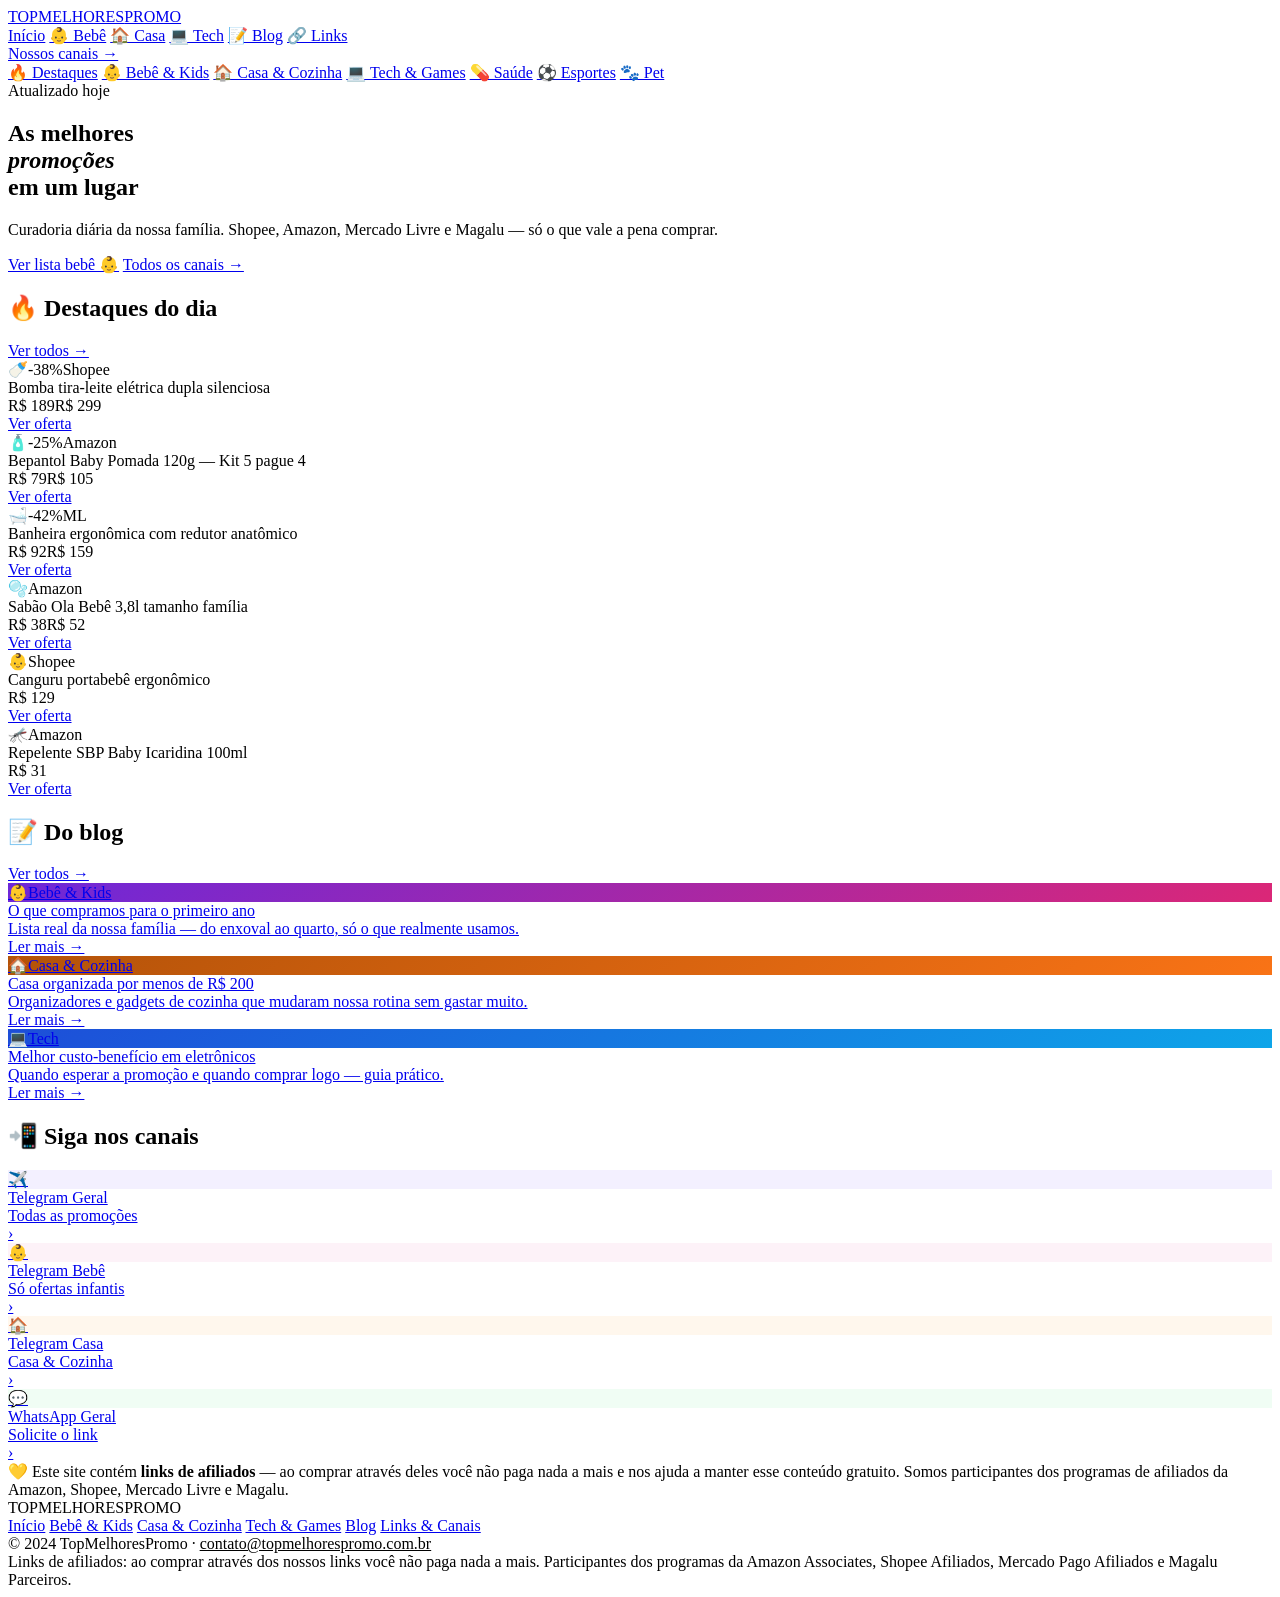
==== index.html @ 8a146613 "Initial commit" ====
<!DOCTYPE html>
<html lang="pt-BR">
<head>
  <meta charset="UTF-8">
  <meta name="viewport" content="width=device-width, initial-scale=1.0">
  <title>TopMelhoresPromo — Melhores Promoções do Dia</title>
  <meta name="description" content="Curadoria diária das melhores promoções da Shopee, Amazon, Mercado Livre e Magalu. Produtos testados e recomendados pela nossa família.">
  <meta property="og:title" content="TopMelhoresPromo — Melhores Promoções do Dia">
  <meta property="og:description" content="Curadoria diária da nossa família. Só o que vale a pena.">
  <meta property="og:url" content="https://topmelhorespromo.com.br">
  <link rel="canonical" href="https://topmelhorespromo.com.br">
  <link rel="stylesheet" href="css/style.css">
</head>
<body>

<nav class="nav">
  <div class="nav-inner">
    <a href="index.html" class="nav-logo">TOP<span>MELHORES</span>PROMO</a>
    <div class="nav-links">
      <a href="index.html" class="active">Início</a>
      <a href="pages/baby.html">👶 Bebê</a>
      <a href="pages/casa.html">🏠 Casa</a>
      <a href="pages/tech.html">💻 Tech</a>
      <a href="pages/blog.html">📝 Blog</a>
      <a href="pages/links.html">🔗 Links</a>
    </div>
    <div class="nav-spacer"></div>
    <a href="pages/links.html" class="nav-cta">Nossos canais →</a>
  </div>
</nav>

<div class="segs">
  <a href="index.html" class="seg on">🔥 Destaques</a>
  <a href="pages/baby.html" class="seg">👶 Bebê &amp; Kids</a>
  <a href="pages/casa.html" class="seg">🏠 Casa &amp; Cozinha</a>
  <a href="pages/tech.html" class="seg">💻 Tech &amp; Games</a>
  <a href="#" class="seg">💊 Saúde</a>
  <a href="#" class="seg">⚽ Esportes</a>
  <a href="#" class="seg">🐾 Pet</a>
</div>

<section class="hero">
  <div class="hero-glow"></div>
  <div class="hero-pill"><span class="hero-pill-dot"></span> Atualizado hoje</div>
  <h1>As melhores<br><em>promoções</em><br>em um lugar</h1>
  <p>Curadoria diária da nossa família. Shopee, Amazon, Mercado Livre e Magalu — só o que vale a pena comprar.</p>
  <div class="hero-btns">
    <a href="pages/baby.html" class="btn-p">Ver lista bebê 👶</a>
    <a href="pages/links.html" class="btn-s">Todos os canais →</a>
  </div>
</section>

<main class="main">

  <div class="sec-head">
    <h2 class="sec-title">🔥 Destaques do dia</h2>
    <a href="#" class="sec-more">Ver todos →</a>
  </div>
  <div class="pgrid">

    <div class="pcard">
      <div class="pcard-img">🍼<span class="badge-off">-38%</span><span class="badge-mk">Shopee</span></div>
      <div class="pcard-body">
        <div class="pcard-name">Bomba tira-leite elétrica dupla silenciosa</div>
        <div class="pcard-prices"><span class="pcard-price">R$ 189</span><span class="pcard-old">R$ 299</span></div>
        <a class="pcard-btn" href="LINK_AFILIADO" target="_blank" rel="nofollow sponsored">Ver oferta</a>
      </div>
    </div>

    <div class="pcard">
      <div class="pcard-img">🧴<span class="badge-off">-25%</span><span class="badge-mk">Amazon</span></div>
      <div class="pcard-body">
        <div class="pcard-name">Bepantol Baby Pomada 120g — Kit 5 pague 4</div>
        <div class="pcard-prices"><span class="pcard-price">R$ 79</span><span class="pcard-old">R$ 105</span></div>
        <a class="pcard-btn" href="LINK_AFILIADO" target="_blank" rel="nofollow sponsored">Ver oferta</a>
      </div>
    </div>

    <div class="pcard">
      <div class="pcard-img">🛁<span class="badge-off">-42%</span><span class="badge-mk">ML</span></div>
      <div class="pcard-body">
        <div class="pcard-name">Banheira ergonômica com redutor anatômico</div>
        <div class="pcard-prices"><span class="pcard-price">R$ 92</span><span class="pcard-old">R$ 159</span></div>
        <a class="pcard-btn" href="LINK_AFILIADO" target="_blank" rel="nofollow sponsored">Ver oferta</a>
      </div>
    </div>

    <div class="pcard">
      <div class="pcard-img">🫧<span class="badge-mk">Amazon</span></div>
      <div class="pcard-body">
        <div class="pcard-name">Sabão Ola Bebê 3,8l tamanho família</div>
        <div class="pcard-prices"><span class="pcard-price">R$ 38</span><span class="pcard-old">R$ 52</span></div>
        <a class="pcard-btn" href="https://www.amazon.com.br/dp/B09GV1QKT6" target="_blank" rel="nofollow sponsored">Ver oferta</a>
      </div>
    </div>

    <div class="pcard">
      <div class="pcard-img">👶<span class="badge-mk">Shopee</span></div>
      <div class="pcard-body">
        <div class="pcard-name">Canguru portabebê ergonômico</div>
        <div class="pcard-prices"><span class="pcard-price">R$ 129</span></div>
        <a class="pcard-btn" href="LINK_AFILIADO" target="_blank" rel="nofollow sponsored">Ver oferta</a>
      </div>
    </div>

    <div class="pcard">
      <div class="pcard-img">🦟<span class="badge-mk">Amazon</span></div>
      <div class="pcard-body">
        <div class="pcard-name">Repelente SBP Baby Icaridina 100ml</div>
        <div class="pcard-prices"><span class="pcard-price">R$ 31</span></div>
        <a class="pcard-btn" href="LINK_AFILIADO" target="_blank" rel="nofollow sponsored">Ver oferta</a>
      </div>
    </div>

  </div>

  <div class="sec-head">
    <h2 class="sec-title">📝 Do blog</h2>
    <a href="pages/blog.html" class="sec-more">Ver todos →</a>
  </div>
  <div class="bgrid">

    <a href="pages/baby.html" class="bcard">
      <div class="bcard-cover" style="background:linear-gradient(135deg,#6d28d9,#db2777)">👶<span class="bcard-tag">Bebê &amp; Kids</span></div>
      <div class="bcard-body">
        <div class="bcard-title">O que compramos para o primeiro ano</div>
        <div class="bcard-excerpt">Lista real da nossa família — do enxoval ao quarto, só o que realmente usamos.</div>
        <div class="bcard-more">Ler mais →</div>
      </div>
    </a>

    <a href="pages/casa.html" class="bcard">
      <div class="bcard-cover" style="background:linear-gradient(135deg,#b45309,#f97316)">🏠<span class="bcard-tag">Casa &amp; Cozinha</span></div>
      <div class="bcard-body">
        <div class="bcard-title">Casa organizada por menos de R$ 200</div>
        <div class="bcard-excerpt">Organizadores e gadgets de cozinha que mudaram nossa rotina sem gastar muito.</div>
        <div class="bcard-more">Ler mais →</div>
      </div>
    </a>

    <a href="pages/tech.html" class="bcard">
      <div class="bcard-cover" style="background:linear-gradient(135deg,#1d4ed8,#0ea5e9)">💻<span class="bcard-tag">Tech</span></div>
      <div class="bcard-body">
        <div class="bcard-title">Melhor custo-benefício em eletrônicos</div>
        <div class="bcard-excerpt">Quando esperar a promoção e quando comprar logo — guia prático.</div>
        <div class="bcard-more">Ler mais →</div>
      </div>
    </a>

  </div>

  <div class="sec-head">
    <h2 class="sec-title">📲 Siga nos canais</h2>
  </div>
  <div class="cgrid">
    <a href="https://t.me/topmelhorespromo" target="_blank" class="ccard">
      <div class="ccard-icon" style="background:#f3f0ff">✈️</div>
      <div><div class="ccard-name">Telegram Geral</div><div class="ccard-sub">Todas as promoções</div></div>
      <span class="ccard-arr">›</span>
    </a>
    <a href="https://t.me/topmelhorespromo_bebe" target="_blank" class="ccard">
      <div class="ccard-icon" style="background:#fdf2f8">👶</div>
      <div><div class="ccard-name">Telegram Bebê</div><div class="ccard-sub">Só ofertas infantis</div></div>
      <span class="ccard-arr">›</span>
    </a>
    <a href="https://t.me/topmelhorespromo_casa" target="_blank" class="ccard">
      <div class="ccard-icon" style="background:#fff7ed">🏠</div>
      <div><div class="ccard-name">Telegram Casa</div><div class="ccard-sub">Casa &amp; Cozinha</div></div>
      <span class="ccard-arr">›</span>
    </a>
    <a href="https://wa.me/SEUNUMERO" target="_blank" class="ccard">
      <div class="ccard-icon" style="background:#f0fdf4">💬</div>
      <div><div class="ccard-name">WhatsApp Geral</div><div class="ccard-sub">Solicite o link</div></div>
      <span class="ccard-arr">›</span>
    </a>
  </div>

  <div class="disclaimer">
    💛 Este site contém <strong>links de afiliados</strong> — ao comprar através deles você não paga nada a mais e nos ajuda a manter esse conteúdo gratuito. Somos participantes dos programas de afiliados da Amazon, Shopee, Mercado Livre e Magalu.
  </div>

</main>

<footer class="footer">
  <div class="footer-inner">
    <div class="footer-logo">TOP<span>MELHORES</span>PROMO</div>
    <div class="footer-links">
      <a href="index.html">Início</a>
      <a href="pages/baby.html">Bebê &amp; Kids</a>
      <a href="pages/casa.html">Casa &amp; Cozinha</a>
      <a href="pages/tech.html">Tech &amp; Games</a>
      <a href="pages/blog.html">Blog</a>
      <a href="pages/links.html">Links &amp; Canais</a>
    </div>
    <div class="footer-disc">
      © 2024 TopMelhoresPromo · <a href="mailto:contato@topmelhorespromo.com.br" style="color:var(--accent)">contato@topmelhorespromo.com.br</a><br>
      Links de afiliados: ao comprar através dos nossos links você não paga nada a mais. Participantes dos programas da Amazon Associates, Shopee Afiliados, Mercado Pago Afiliados e Magalu Parceiros.
    </div>
  </div>
</footer>

</body>
</html>
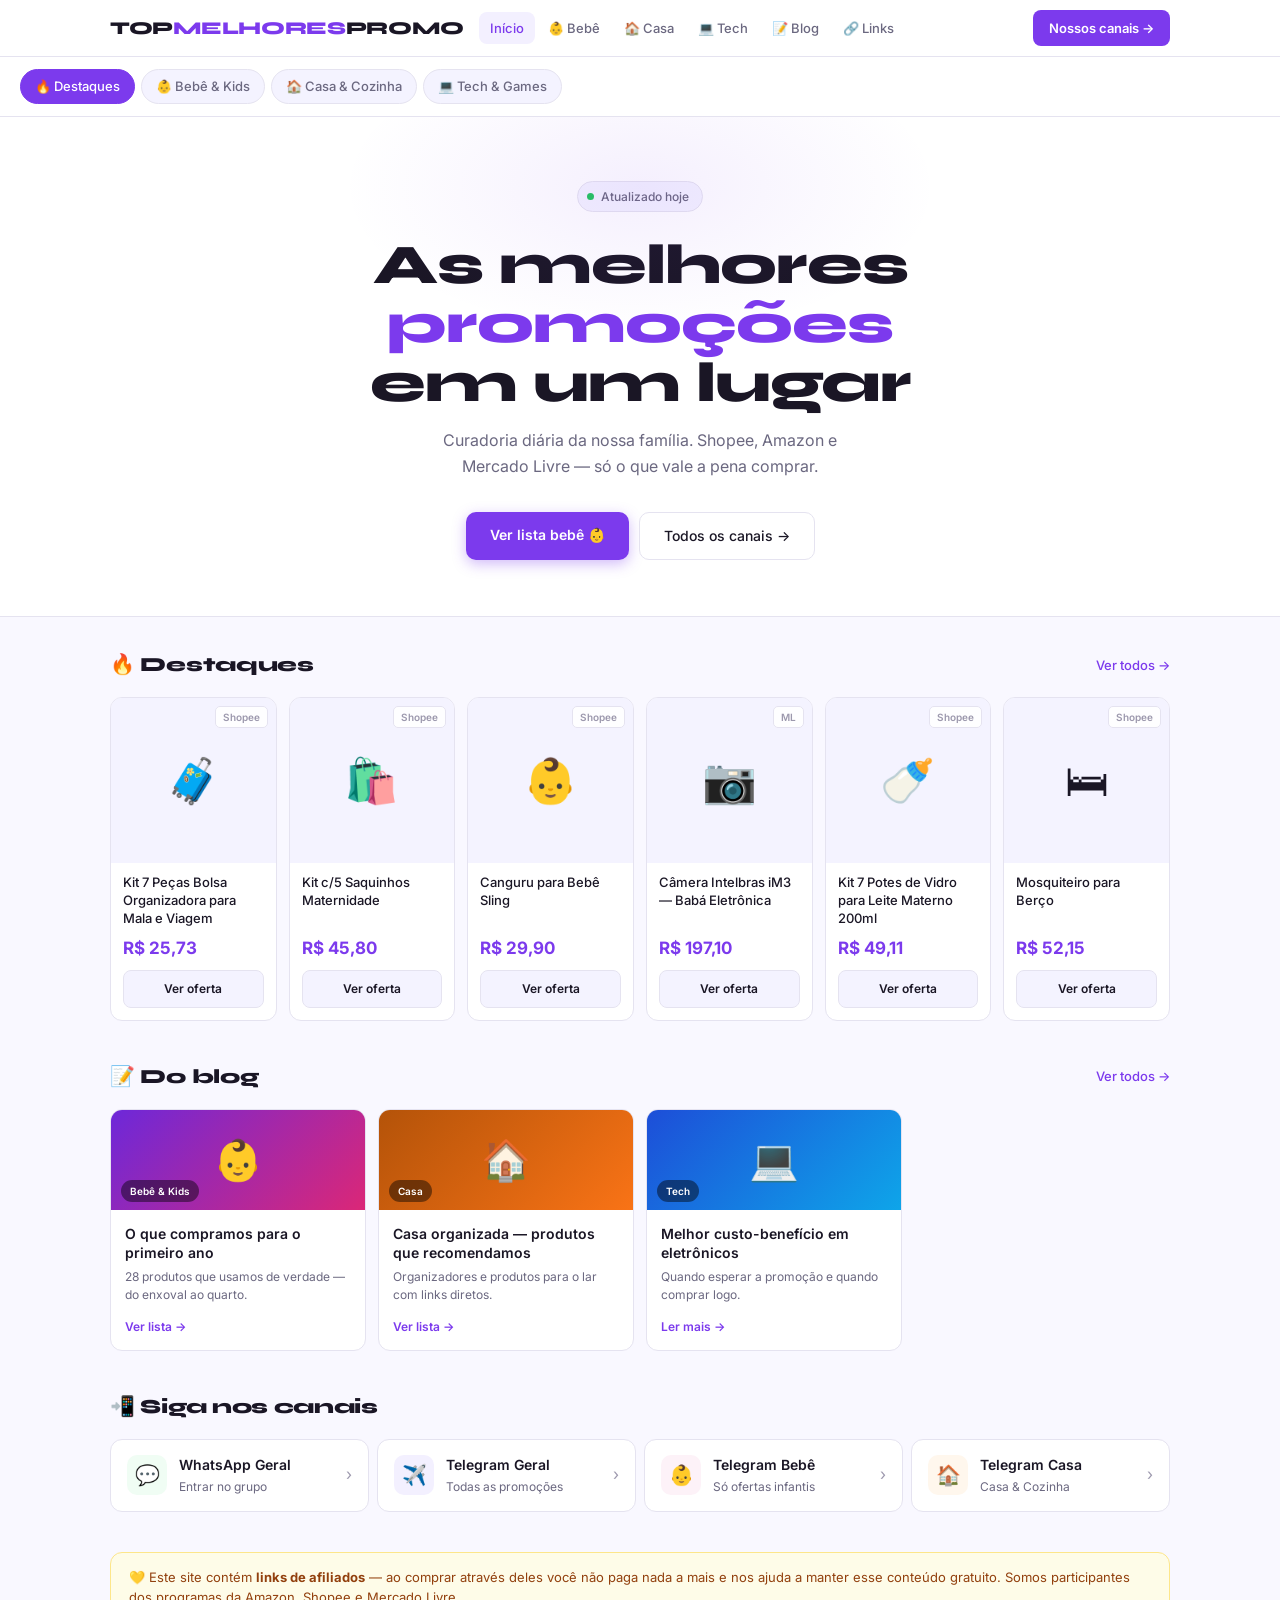
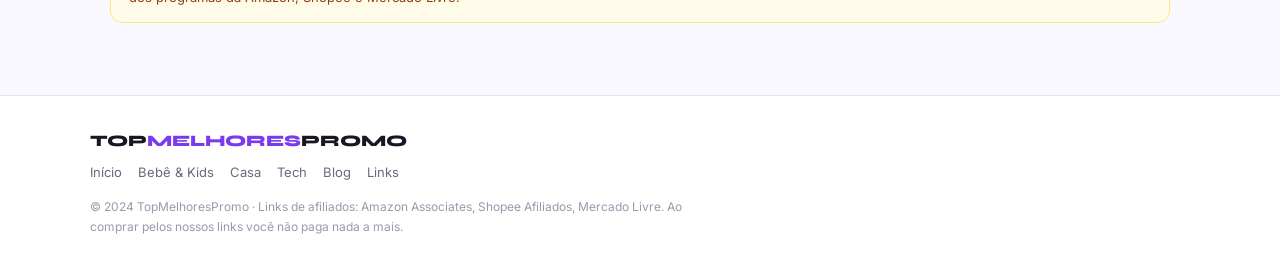
==== commit a8c16f5d: "updatede de links links de afiliados inseridos" ====
--- a/index.html
+++ b/index.html
@@ -1,203 +1,104 @@
 <!DOCTYPE html>
 <html lang="pt-BR">
 <head>
-  <meta charset="UTF-8">
-  <meta name="viewport" content="width=device-width, initial-scale=1.0">
+  <meta charset="UTF-8"><meta name="viewport" content="width=device-width, initial-scale=1.0">
   <title>TopMelhoresPromo — Melhores Promoções do Dia</title>
-  <meta name="description" content="Curadoria diária das melhores promoções da Shopee, Amazon, Mercado Livre e Magalu. Produtos testados e recomendados pela nossa família.">
-  <meta property="og:title" content="TopMelhoresPromo — Melhores Promoções do Dia">
-  <meta property="og:description" content="Curadoria diária da nossa família. Só o que vale a pena.">
-  <meta property="og:url" content="https://topmelhorespromo.com.br">
+  <meta name="description" content="Curadoria diária das melhores promoções da Shopee, Amazon e Mercado Livre. Produtos testados e recomendados pela nossa família.">
   <link rel="canonical" href="https://topmelhorespromo.com.br">
   <link rel="stylesheet" href="css/style.css">
 </head>
 <body>
-
-<nav class="nav">
-  <div class="nav-inner">
-    <a href="index.html" class="nav-logo">TOP<span>MELHORES</span>PROMO</a>
-    <div class="nav-links">
-      <a href="index.html" class="active">Início</a>
-      <a href="pages/baby.html">👶 Bebê</a>
-      <a href="pages/casa.html">🏠 Casa</a>
-      <a href="pages/tech.html">💻 Tech</a>
-      <a href="pages/blog.html">📝 Blog</a>
-      <a href="pages/links.html">🔗 Links</a>
-    </div>
-    <div class="nav-spacer"></div>
-    <a href="pages/links.html" class="nav-cta">Nossos canais →</a>
-  </div>
-</nav>
-
+<nav class="nav"><div class="nav-inner">
+  <a href="index.html" class="nav-logo">TOP<span>MELHORES</span>PROMO</a>
+  <div class="nav-links"><a href="index.html" class="active">Início</a><a href="pages/baby.html">👶 Bebê</a><a href="pages/casa.html">🏠 Casa</a><a href="pages/tech.html">💻 Tech</a><a href="pages/blog.html">📝 Blog</a><a href="pages/links.html">🔗 Links</a></div>
+  <div class="nav-spacer"></div><a href="pages/links.html" class="nav-cta">Nossos canais →</a>
+</div></nav>
 <div class="segs">
   <a href="index.html" class="seg on">🔥 Destaques</a>
   <a href="pages/baby.html" class="seg">👶 Bebê &amp; Kids</a>
   <a href="pages/casa.html" class="seg">🏠 Casa &amp; Cozinha</a>
   <a href="pages/tech.html" class="seg">💻 Tech &amp; Games</a>
-  <a href="#" class="seg">💊 Saúde</a>
-  <a href="#" class="seg">⚽ Esportes</a>
-  <a href="#" class="seg">🐾 Pet</a>
 </div>
-
 <section class="hero">
   <div class="hero-glow"></div>
   <div class="hero-pill"><span class="hero-pill-dot"></span> Atualizado hoje</div>
   <h1>As melhores<br><em>promoções</em><br>em um lugar</h1>
-  <p>Curadoria diária da nossa família. Shopee, Amazon, Mercado Livre e Magalu — só o que vale a pena comprar.</p>
+  <p>Curadoria diária da nossa família. Shopee, Amazon e Mercado Livre — só o que vale a pena comprar.</p>
   <div class="hero-btns">
     <a href="pages/baby.html" class="btn-p">Ver lista bebê 👶</a>
     <a href="pages/links.html" class="btn-s">Todos os canais →</a>
   </div>
 </section>
-
 <main class="main">
-
-  <div class="sec-head">
-    <h2 class="sec-title">🔥 Destaques do dia</h2>
-    <a href="#" class="sec-more">Ver todos →</a>
+  <div class="sec-head"><h2 class="sec-title">🔥 Destaques</h2><a href="pages/baby.html" class="sec-more">Ver todos →</a></div>
+  <div class="pgrid">
+      <div class="pcard">
+        <div class="pcard-img">🧳<span class="badge-mk">Shopee</span></div>
+        <div class="pcard-body">
+          <div class="pcard-name">Kit 7 Peças Bolsa Organizadora para Mala e Viagem</div>
+          <div class="pcard-prices"><span class="pcard-price">R$ 25,73</span></div>
+          <a class="pcard-btn" href="https://s.shopee.com.br/8fOmKuJkjT" target="_blank" rel="nofollow sponsored">Ver oferta</a>
+        </div>
+      </div>
+      <div class="pcard">
+        <div class="pcard-img">🛍️<span class="badge-mk">Shopee</span></div>
+        <div class="pcard-body">
+          <div class="pcard-name">Kit c/5 Saquinhos Maternidade</div>
+          <div class="pcard-prices"><span class="pcard-price">R$ 45,80</span></div>
+          <a class="pcard-btn" href="https://s.shopee.com.br/8095XgMI5P" target="_blank" rel="nofollow sponsored">Ver oferta</a>
+        </div>
+      </div>
+      <div class="pcard">
+        <div class="pcard-img">👶<span class="badge-mk">Shopee</span></div>
+        <div class="pcard-body">
+          <div class="pcard-name">Canguru para Bebê Sling</div>
+          <div class="pcard-prices"><span class="pcard-price">R$ 29,90</span></div>
+          <a class="pcard-btn" href="https://s.shopee.com.br/901cjTEg38" target="_blank" rel="nofollow sponsored">Ver oferta</a>
+        </div>
+      </div>
+      <div class="pcard">
+        <div class="pcard-img">📷<span class="badge-mk">ML</span></div>
+        <div class="pcard-body">
+          <div class="pcard-name">Câmera Intelbras iM3 — Babá Eletrônica</div>
+          <div class="pcard-prices"><span class="pcard-price">R$ 197,10</span></div>
+          <a class="pcard-btn" href="https://meli.la/2tUMVG1" target="_blank" rel="nofollow sponsored">Ver oferta</a>
+        </div>
+      </div>
+      <div class="pcard">
+        <div class="pcard-img">🍼<span class="badge-mk">Shopee</span></div>
+        <div class="pcard-body">
+          <div class="pcard-name">Kit 7 Potes de Vidro para Leite Materno 200ml</div>
+          <div class="pcard-prices"><span class="pcard-price">R$ 49,11</span></div>
+          <a class="pcard-btn" href="https://s.shopee.com.br/8KlvwIL1PR" target="_blank" rel="nofollow sponsored">Ver oferta</a>
+        </div>
+      </div>
+      <div class="pcard">
+        <div class="pcard-img">🛏<span class="badge-mk">Shopee</span></div>
+        <div class="pcard-body">
+          <div class="pcard-name">Mosquiteiro para Berço</div>
+          <div class="pcard-prices"><span class="pcard-price">R$ 52,15</span></div>
+          <a class="pcard-btn" href="https://s.shopee.com.br/8ASVjwHqk1" target="_blank" rel="nofollow sponsored">Ver oferta</a>
+        </div>
+      </div>
   </div>
-  <div class="pgrid">
-
-    <div class="pcard">
-      <div class="pcard-img">🍼<span class="badge-off">-38%</span><span class="badge-mk">Shopee</span></div>
-      <div class="pcard-body">
-        <div class="pcard-name">Bomba tira-leite elétrica dupla silenciosa</div>
-        <div class="pcard-prices"><span class="pcard-price">R$ 189</span><span class="pcard-old">R$ 299</span></div>
-        <a class="pcard-btn" href="LINK_AFILIADO" target="_blank" rel="nofollow sponsored">Ver oferta</a>
-      </div>
-    </div>
-
-    <div class="pcard">
-      <div class="pcard-img">🧴<span class="badge-off">-25%</span><span class="badge-mk">Amazon</span></div>
-      <div class="pcard-body">
-        <div class="pcard-name">Bepantol Baby Pomada 120g — Kit 5 pague 4</div>
-        <div class="pcard-prices"><span class="pcard-price">R$ 79</span><span class="pcard-old">R$ 105</span></div>
-        <a class="pcard-btn" href="LINK_AFILIADO" target="_blank" rel="nofollow sponsored">Ver oferta</a>
-      </div>
-    </div>
-
-    <div class="pcard">
-      <div class="pcard-img">🛁<span class="badge-off">-42%</span><span class="badge-mk">ML</span></div>
-      <div class="pcard-body">
-        <div class="pcard-name">Banheira ergonômica com redutor anatômico</div>
-        <div class="pcard-prices"><span class="pcard-price">R$ 92</span><span class="pcard-old">R$ 159</span></div>
-        <a class="pcard-btn" href="LINK_AFILIADO" target="_blank" rel="nofollow sponsored">Ver oferta</a>
-      </div>
-    </div>
-
-    <div class="pcard">
-      <div class="pcard-img">🫧<span class="badge-mk">Amazon</span></div>
-      <div class="pcard-body">
-        <div class="pcard-name">Sabão Ola Bebê 3,8l tamanho família</div>
-        <div class="pcard-prices"><span class="pcard-price">R$ 38</span><span class="pcard-old">R$ 52</span></div>
-        <a class="pcard-btn" href="https://www.amazon.com.br/dp/B09GV1QKT6" target="_blank" rel="nofollow sponsored">Ver oferta</a>
-      </div>
-    </div>
-
-    <div class="pcard">
-      <div class="pcard-img">👶<span class="badge-mk">Shopee</span></div>
-      <div class="pcard-body">
-        <div class="pcard-name">Canguru portabebê ergonômico</div>
-        <div class="pcard-prices"><span class="pcard-price">R$ 129</span></div>
-        <a class="pcard-btn" href="LINK_AFILIADO" target="_blank" rel="nofollow sponsored">Ver oferta</a>
-      </div>
-    </div>
-
-    <div class="pcard">
-      <div class="pcard-img">🦟<span class="badge-mk">Amazon</span></div>
-      <div class="pcard-body">
-        <div class="pcard-name">Repelente SBP Baby Icaridina 100ml</div>
-        <div class="pcard-prices"><span class="pcard-price">R$ 31</span></div>
-        <a class="pcard-btn" href="LINK_AFILIADO" target="_blank" rel="nofollow sponsored">Ver oferta</a>
-      </div>
-    </div>
-
+  <div class="sec-head"><h2 class="sec-title">📝 Do blog</h2><a href="pages/blog.html" class="sec-more">Ver todos →</a></div>
+  <div class="bgrid">
+    <a href="pages/baby.html" class="bcard"><div class="bcard-cover" style="background:linear-gradient(135deg,#6d28d9,#db2777)">👶<span class="bcard-tag">Bebê &amp; Kids</span></div><div class="bcard-body"><div class="bcard-title">O que compramos para o primeiro ano</div><div class="bcard-excerpt">28 produtos que usamos de verdade — do enxoval ao quarto.</div><div class="bcard-more">Ver lista →</div></div></a>
+    <a href="pages/casa.html" class="bcard"><div class="bcard-cover" style="background:linear-gradient(135deg,#b45309,#f97316)">🏠<span class="bcard-tag">Casa</span></div><div class="bcard-body"><div class="bcard-title">Casa organizada — produtos que recomendamos</div><div class="bcard-excerpt">Organizadores e produtos para o lar com links diretos.</div><div class="bcard-more">Ver lista →</div></div></a>
+    <a href="pages/blog.html" class="bcard"><div class="bcard-cover" style="background:linear-gradient(135deg,#1d4ed8,#0ea5e9)">💻<span class="bcard-tag">Tech</span></div><div class="bcard-body"><div class="bcard-title">Melhor custo-benefício em eletrônicos</div><div class="bcard-excerpt">Quando esperar a promoção e quando comprar logo.</div><div class="bcard-more">Ler mais →</div></div></a>
   </div>
-
-  <div class="sec-head">
-    <h2 class="sec-title">📝 Do blog</h2>
-    <a href="pages/blog.html" class="sec-more">Ver todos →</a>
+  <div class="sec-head"><h2 class="sec-title">📲 Siga nos canais</h2></div>
+  <div class="cgrid">
+    <a href="https://chat.whatsapp.com/Cn1zD3R7DnP97WeoixURPN" target="_blank" class="ccard"><div class="ccard-icon" style="background:#f0fdf4">💬</div><div><div class="ccard-name">WhatsApp Geral</div><div class="ccard-sub">Entrar no grupo</div></div><span class="ccard-arr">›</span></a>
+    <a href="https://t.me/topmelhorespromo" target="_blank" class="ccard"><div class="ccard-icon" style="background:#f3f0ff">✈️</div><div><div class="ccard-name">Telegram Geral</div><div class="ccard-sub">Todas as promoções</div></div><span class="ccard-arr">›</span></a>
+    <a href="https://t.me/topmelhorespromo_bebe" target="_blank" class="ccard"><div class="ccard-icon" style="background:#fdf2f8">👶</div><div><div class="ccard-name">Telegram Bebê</div><div class="ccard-sub">Só ofertas infantis</div></div><span class="ccard-arr">›</span></a>
+    <a href="https://t.me/topmelhorespromo_casa" target="_blank" class="ccard"><div class="ccard-icon" style="background:#fff7ed">🏠</div><div><div class="ccard-name">Telegram Casa</div><div class="ccard-sub">Casa &amp; Cozinha</div></div><span class="ccard-arr">›</span></a>
   </div>
-  <div class="bgrid">
-
-    <a href="pages/baby.html" class="bcard">
-      <div class="bcard-cover" style="background:linear-gradient(135deg,#6d28d9,#db2777)">👶<span class="bcard-tag">Bebê &amp; Kids</span></div>
-      <div class="bcard-body">
-        <div class="bcard-title">O que compramos para o primeiro ano</div>
-        <div class="bcard-excerpt">Lista real da nossa família — do enxoval ao quarto, só o que realmente usamos.</div>
-        <div class="bcard-more">Ler mais →</div>
-      </div>
-    </a>
-
-    <a href="pages/casa.html" class="bcard">
-      <div class="bcard-cover" style="background:linear-gradient(135deg,#b45309,#f97316)">🏠<span class="bcard-tag">Casa &amp; Cozinha</span></div>
-      <div class="bcard-body">
-        <div class="bcard-title">Casa organizada por menos de R$ 200</div>
-        <div class="bcard-excerpt">Organizadores e gadgets de cozinha que mudaram nossa rotina sem gastar muito.</div>
-        <div class="bcard-more">Ler mais →</div>
-      </div>
-    </a>
-
-    <a href="pages/tech.html" class="bcard">
-      <div class="bcard-cover" style="background:linear-gradient(135deg,#1d4ed8,#0ea5e9)">💻<span class="bcard-tag">Tech</span></div>
-      <div class="bcard-body">
-        <div class="bcard-title">Melhor custo-benefício em eletrônicos</div>
-        <div class="bcard-excerpt">Quando esperar a promoção e quando comprar logo — guia prático.</div>
-        <div class="bcard-more">Ler mais →</div>
-      </div>
-    </a>
-
-  </div>
-
-  <div class="sec-head">
-    <h2 class="sec-title">📲 Siga nos canais</h2>
-  </div>
-  <div class="cgrid">
-    <a href="https://t.me/topmelhorespromo" target="_blank" class="ccard">
-      <div class="ccard-icon" style="background:#f3f0ff">✈️</div>
-      <div><div class="ccard-name">Telegram Geral</div><div class="ccard-sub">Todas as promoções</div></div>
-      <span class="ccard-arr">›</span>
-    </a>
-    <a href="https://t.me/topmelhorespromo_bebe" target="_blank" class="ccard">
-      <div class="ccard-icon" style="background:#fdf2f8">👶</div>
-      <div><div class="ccard-name">Telegram Bebê</div><div class="ccard-sub">Só ofertas infantis</div></div>
-      <span class="ccard-arr">›</span>
-    </a>
-    <a href="https://t.me/topmelhorespromo_casa" target="_blank" class="ccard">
-      <div class="ccard-icon" style="background:#fff7ed">🏠</div>
-      <div><div class="ccard-name">Telegram Casa</div><div class="ccard-sub">Casa &amp; Cozinha</div></div>
-      <span class="ccard-arr">›</span>
-    </a>
-    <a href="https://wa.me/SEUNUMERO" target="_blank" class="ccard">
-      <div class="ccard-icon" style="background:#f0fdf4">💬</div>
-      <div><div class="ccard-name">WhatsApp Geral</div><div class="ccard-sub">Solicite o link</div></div>
-      <span class="ccard-arr">›</span>
-    </a>
-  </div>
-
-  <div class="disclaimer">
-    💛 Este site contém <strong>links de afiliados</strong> — ao comprar através deles você não paga nada a mais e nos ajuda a manter esse conteúdo gratuito. Somos participantes dos programas de afiliados da Amazon, Shopee, Mercado Livre e Magalu.
-  </div>
-
+  <div class="disclaimer">💛 Este site contém <strong>links de afiliados</strong> — ao comprar através deles você não paga nada a mais e nos ajuda a manter esse conteúdo gratuito. Somos participantes dos programas da Amazon, Shopee e Mercado Livre.</div>
 </main>
-
-<footer class="footer">
-  <div class="footer-inner">
-    <div class="footer-logo">TOP<span>MELHORES</span>PROMO</div>
-    <div class="footer-links">
-      <a href="index.html">Início</a>
-      <a href="pages/baby.html">Bebê &amp; Kids</a>
-      <a href="pages/casa.html">Casa &amp; Cozinha</a>
-      <a href="pages/tech.html">Tech &amp; Games</a>
-      <a href="pages/blog.html">Blog</a>
-      <a href="pages/links.html">Links &amp; Canais</a>
-    </div>
-    <div class="footer-disc">
-      © 2024 TopMelhoresPromo · <a href="mailto:contato@topmelhorespromo.com.br" style="color:var(--accent)">contato@topmelhorespromo.com.br</a><br>
-      Links de afiliados: ao comprar através dos nossos links você não paga nada a mais. Participantes dos programas da Amazon Associates, Shopee Afiliados, Mercado Pago Afiliados e Magalu Parceiros.
-    </div>
-  </div>
-</footer>
-
-</body>
-</html>
+<footer class="footer"><div class="footer-inner">
+  <div class="footer-logo">TOP<span>MELHORES</span>PROMO</div>
+  <div class="footer-links"><a href="index.html">Início</a><a href="pages/baby.html">Bebê &amp; Kids</a><a href="pages/casa.html">Casa</a><a href="pages/tech.html">Tech</a><a href="pages/blog.html">Blog</a><a href="pages/links.html">Links</a></div>
+  <div class="footer-disc">© 2024 TopMelhoresPromo · Links de afiliados: Amazon Associates, Shopee Afiliados, Mercado Livre. Ao comprar pelos nossos links você não paga nada a mais.</div>
+</div></footer>
+</body></html>
--- a/css/style.css
+++ b/css/style.css
@@ -0,0 +1,165 @@
+@import url('https://fonts.googleapis.com/css2?family=Syne:wght@700;800&family=Inter:wght@400;500;600&display=swap');
+
+:root {
+  --accent: #7c3aed;
+  --accent-h: #6d28d9;
+  --accent-l: #a855f7;
+  --bg: #f9f8ff;
+  --surface: #ffffff;
+  --surface2: #f4f3ff;
+  --border: #e5e3f0;
+  --border-h: #c4b5fd;
+  --text: #1a1625;
+  --text-2: #6b6880;
+  --text-3: #9c98ad;
+  --red: #dc2626;
+  --radius: 12px;
+  --shadow: 0 1px 3px rgba(0,0,0,.06), 0 4px 16px rgba(0,0,0,.06);
+}
+
+* { box-sizing: border-box; margin: 0; padding: 0; }
+html { scroll-behavior: smooth; }
+body { font-family: 'Inter', sans-serif; background: var(--bg); color: var(--text); font-size: 15px; line-height: 1.6; }
+a { text-decoration: none; color: inherit; }
+img { max-width: 100%; display: block; }
+
+/* NAV */
+.nav {
+  position: sticky; top: 0; z-index: 100;
+  background: rgba(255,255,255,.9); backdrop-filter: blur(12px);
+  border-bottom: 1px solid var(--border);
+}
+.nav-inner {
+  max-width: 1100px; margin: 0 auto;
+  display: flex; align-items: center; gap: 8px;
+  padding: 0 20px; height: 56px;
+}
+.nav-logo { font-family: 'Syne', sans-serif; font-size: 18px; font-weight: 800; letter-spacing: -0.3px; white-space: nowrap; }
+.nav-logo span { color: var(--accent); }
+.nav-links { display: flex; gap: 2px; margin-left: 8px; }
+.nav-links a { font-size: 13px; font-weight: 500; color: var(--text-2); padding: 6px 11px; border-radius: 8px; transition: all .15s; white-space: nowrap; }
+.nav-links a:hover { color: var(--text); background: var(--surface2); }
+.nav-links a.active { color: var(--accent); background: #f3f0ff; }
+.nav-spacer { flex: 1; }
+.nav-cta { background: var(--accent); color: #fff; font-size: 13px; font-weight: 600; padding: 8px 16px; border-radius: 8px; border: none; cursor: pointer; white-space: nowrap; transition: background .15s; }
+.nav-cta:hover { background: var(--accent-h); }
+
+/* HERO */
+.hero { background: var(--surface); border-bottom: 1px solid var(--border); padding: 64px 20px 56px; text-align: center; overflow: hidden; position: relative; }
+.hero-glow { position: absolute; top: -80px; left: 50%; transform: translateX(-50%); width: 600px; height: 300px; background: radial-gradient(ellipse, #7c3aed14 0%, transparent 70%); pointer-events: none; }
+.hero-pill { display: inline-flex; align-items: center; gap: 7px; background: var(--surface2); border: 1px solid var(--border); border-radius: 20px; padding: 5px 13px 5px 9px; font-size: 12px; font-weight: 500; color: var(--text-2); margin-bottom: 24px; }
+.hero-pill-dot { width: 7px; height: 7px; border-radius: 50%; background: #22c55e; flex-shrink: 0; animation: pulse 2s infinite; }
+@keyframes pulse { 0%,100%{opacity:1} 50%{opacity:.4} }
+.hero h1 { font-family: 'Syne', sans-serif; font-size: clamp(32px, 7vw, 56px); font-weight: 800; line-height: 1.05; letter-spacing: -1px; margin-bottom: 16px; }
+.hero h1 em { font-style: normal; color: var(--accent); }
+.hero p { font-size: 16px; color: var(--text-2); max-width: 440px; margin: 0 auto 32px; }
+.hero-btns { display: flex; gap: 10px; justify-content: center; flex-wrap: wrap; }
+.btn-p { background: var(--accent); color: #fff; font-size: 14px; font-weight: 600; padding: 12px 24px; border-radius: 10px; border: none; cursor: pointer; transition: background .15s; box-shadow: 0 4px 14px rgba(124,58,237,.35); }
+.btn-p:hover { background: var(--accent-h); }
+.btn-s { background: var(--surface); color: var(--text); font-size: 14px; font-weight: 500; padding: 12px 24px; border-radius: 10px; border: 1px solid var(--border); cursor: pointer; transition: all .15s; }
+.btn-s:hover { border-color: var(--border-h); background: var(--surface2); }
+
+/* SEGMENTOS */
+.segs { background: var(--surface); border-bottom: 1px solid var(--border); padding: 12px 20px; display: flex; gap: 6px; overflow-x: auto; scrollbar-width: none; }
+.segs::-webkit-scrollbar { display: none; }
+.seg { display: flex; align-items: center; gap: 6px; font-size: 13px; font-weight: 500; white-space: nowrap; padding: 6px 14px; border-radius: 20px; background: var(--surface2); border: 1px solid var(--border); color: var(--text-2); cursor: pointer; transition: all .15s; text-decoration: none; }
+.seg:hover { border-color: var(--border-h); color: var(--text); }
+.seg.on { background: var(--accent); border-color: var(--accent); color: #fff; }
+
+/* MAIN */
+.main { max-width: 1100px; margin: 0 auto; padding: 32px 20px; }
+.sec-head { display: flex; align-items: center; justify-content: space-between; margin-bottom: 16px; }
+.sec-title { font-family: 'Syne', sans-serif; font-size: 20px; font-weight: 800; letter-spacing: -0.3px; }
+.sec-more { font-size: 13px; font-weight: 500; color: var(--accent); }
+.sec-more:hover { text-decoration: underline; }
+
+/* PRODUTO GRID */
+.pgrid { display: grid; grid-template-columns: repeat(auto-fill, minmax(160px, 1fr)); gap: 12px; margin-bottom: 40px; }
+.pcard { background: var(--surface); border: 1px solid var(--border); border-radius: var(--radius); overflow: hidden; transition: border-color .15s, transform .15s, box-shadow .15s; display: flex; flex-direction: column; }
+.pcard:hover { border-color: var(--border-h); transform: translateY(-3px); box-shadow: var(--shadow); }
+.pcard-img { aspect-ratio: 1; background: var(--surface2); display: flex; align-items: center; justify-content: center; font-size: 44px; position: relative; }
+.pcard-img img { width: 100%; height: 100%; object-fit: cover; }
+.badge-off { position: absolute; top: 8px; left: 8px; background: var(--red); color: #fff; font-size: 10px; font-weight: 700; padding: 2px 7px; border-radius: 5px; }
+.badge-mk { position: absolute; top: 8px; right: 8px; font-size: 10px; font-weight: 600; color: var(--text-3); background: rgba(255,255,255,.9); padding: 2px 7px; border-radius: 5px; border: 1px solid var(--border); }
+.pcard-body { padding: 10px 12px 12px; flex: 1; display: flex; flex-direction: column; }
+.pcard-name { font-size: 13px; font-weight: 500; line-height: 1.4; color: var(--text); flex: 1; }
+.pcard-prices { display: flex; align-items: baseline; gap: 6px; margin: 8px 0; }
+.pcard-price { font-size: 17px; font-weight: 700; color: var(--accent); }
+.pcard-old { font-size: 12px; color: var(--text-3); text-decoration: line-through; }
+.pcard-btn { display: block; text-align: center; background: var(--surface2); border: 1px solid var(--border); border-radius: 8px; font-size: 12px; font-weight: 600; color: var(--text); padding: 8px; transition: all .15s; }
+.pcard-btn:hover { background: var(--accent); border-color: var(--accent); color: #fff; }
+
+/* BLOG */
+.bgrid { display: grid; grid-template-columns: repeat(auto-fill, minmax(220px, 1fr)); gap: 12px; margin-bottom: 40px; }
+.bcard { background: var(--surface); border: 1px solid var(--border); border-radius: var(--radius); overflow: hidden; transition: border-color .15s, transform .15s; display: flex; flex-direction: column; }
+.bcard:hover { border-color: var(--border-h); transform: translateY(-3px); }
+.bcard-cover { height: 100px; display: flex; align-items: center; justify-content: center; font-size: 40px; position: relative; }
+.bcard-tag { position: absolute; bottom: 8px; left: 10px; font-size: 10px; font-weight: 600; padding: 3px 9px; border-radius: 20px; background: rgba(0,0,0,.45); color: #fff; }
+.bcard-body { padding: 14px; flex: 1; display: flex; flex-direction: column; gap: 5px; }
+.bcard-title { font-size: 14px; font-weight: 600; line-height: 1.4; color: var(--text); }
+.bcard-excerpt { font-size: 12px; color: var(--text-2); line-height: 1.5; flex: 1; }
+.bcard-more { font-size: 12px; font-weight: 600; color: var(--accent); margin-top: 8px; }
+
+/* CANAIS */
+.cgrid { display: grid; grid-template-columns: repeat(auto-fill, minmax(220px, 1fr)); gap: 8px; margin-bottom: 40px; }
+.ccard { display: flex; align-items: center; gap: 12px; padding: 14px 16px; border-radius: var(--radius); background: var(--surface); border: 1px solid var(--border); transition: border-color .15s, transform .15s; cursor: pointer; }
+.ccard:hover { border-color: var(--border-h); transform: translateY(-2px); }
+.ccard-icon { width: 40px; height: 40px; border-radius: 10px; display: flex; align-items: center; justify-content: center; font-size: 20px; flex-shrink: 0; }
+.ccard-name { font-size: 14px; font-weight: 600; color: var(--text); }
+.ccard-sub { font-size: 12px; color: var(--text-2); margin-top: 1px; }
+.ccard-arr { margin-left: auto; color: var(--text-3); font-size: 16px; }
+
+/* DISCLAIMER */
+.disclaimer { background: #fefce8; border: 1px solid #fde68a; border-radius: var(--radius); padding: 14px 18px; font-size: 13px; color: #92400e; line-height: 1.6; margin-bottom: 40px; }
+
+/* SEGMENT BANNER */
+.seg-banner { border-radius: 16px; padding: 24px 28px; display: flex; align-items: center; gap: 20px; margin-bottom: 28px; color: #fff; }
+.seg-banner-icon { font-size: 48px; flex-shrink: 0; }
+.seg-banner h1 { font-family: 'Syne', sans-serif; font-size: 28px; font-weight: 800; letter-spacing: -0.5px; }
+.seg-banner p { font-size: 13px; opacity: .8; margin-top: 4px; }
+
+/* LINKS PAGE */
+.links-hero { background: var(--surface); border-bottom: 1px solid var(--border); padding: 48px 20px; text-align: center; }
+.links-hero h1 { font-family: 'Syne', sans-serif; font-size: 36px; font-weight: 800; letter-spacing: -0.5px; margin-bottom: 8px; }
+.links-hero h1 span { color: var(--accent); }
+.links-hero p { color: var(--text-2); font-size: 14px; }
+.links-wrap { max-width: 520px; margin: 0 auto; padding: 24px 20px; display: flex; flex-direction: column; gap: 8px; }
+.link-label { font-size: 11px; font-weight: 700; text-transform: uppercase; letter-spacing: .1em; color: var(--text-3); margin: 16px 0 4px; }
+.lcard { display: flex; align-items: center; gap: 14px; padding: 14px 18px; border-radius: var(--radius); background: var(--surface); border: 1px solid var(--border); transition: border-color .15s, transform .15s; text-decoration: none; }
+.lcard:hover { border-color: var(--border-h); transform: translateY(-2px); }
+.lcard-icon { font-size: 28px; flex-shrink: 0; }
+.lcard-title { font-size: 14px; font-weight: 600; color: var(--text); }
+.lcard-sub { font-size: 12px; color: var(--text-2); margin-top: 1px; }
+.lcard-arr { margin-left: auto; color: var(--text-3); font-size: 16px; }
+.aff-grid { display: grid; grid-template-columns: repeat(auto-fill, minmax(100px,1fr)); gap: 8px; margin: 20px 0; }
+.aff-item { background: var(--surface); border: 1px solid var(--border); border-radius: 10px; padding: 12px 8px; text-align: center; font-size: 12px; font-weight: 500; color: var(--text-2); }
+.aff-icon { font-size: 22px; margin-bottom: 4px; }
+
+/* BLOG PAGE */
+.blog-post { background: var(--surface); border: 1px solid var(--border); border-radius: 16px; overflow: hidden; margin-bottom: 16px; }
+.blog-post-cover { height: 120px; display: flex; align-items: center; justify-content: center; font-size: 48px; }
+.blog-post-body { padding: 20px 24px; }
+.blog-post-tag { display: inline-block; font-size: 11px; font-weight: 600; text-transform: uppercase; letter-spacing: .06em; padding: 3px 10px; border-radius: 20px; background: #f3f0ff; color: var(--accent); margin-bottom: 10px; }
+.blog-post-title { font-family: 'Syne', sans-serif; font-size: 20px; font-weight: 800; line-height: 1.3; margin-bottom: 10px; }
+.blog-post-excerpt { font-size: 14px; color: var(--text-2); line-height: 1.7; margin-bottom: 16px; }
+.blog-post-read { font-size: 13px; font-weight: 600; color: var(--accent); }
+.blog-post-read:hover { text-decoration: underline; }
+
+/* FOOTER */
+.footer { background: var(--surface); border-top: 1px solid var(--border); padding: 32px 20px; }
+.footer-inner { max-width: 1100px; margin: 0 auto; }
+.footer-logo { font-family: 'Syne', sans-serif; font-size: 16px; font-weight: 800; margin-bottom: 8px; }
+.footer-logo span { color: var(--accent); }
+.footer-links { display: flex; gap: 16px; flex-wrap: wrap; margin-bottom: 14px; }
+.footer-links a { font-size: 13px; color: var(--text-2); }
+.footer-links a:hover { color: var(--text); }
+.footer-disc { font-size: 12px; color: var(--text-3); line-height: 1.7; max-width: 600px; }
+
+/* RESPONSIVE */
+@media (max-width: 640px) {
+  .nav-links { display: none; }
+  .hero { padding: 40px 16px 36px; }
+  .pgrid { grid-template-columns: repeat(2, 1fr); }
+  .seg-banner { flex-direction: column; text-align: center; padding: 20px; }
+  .seg-banner h1 { font-size: 22px; }
+}
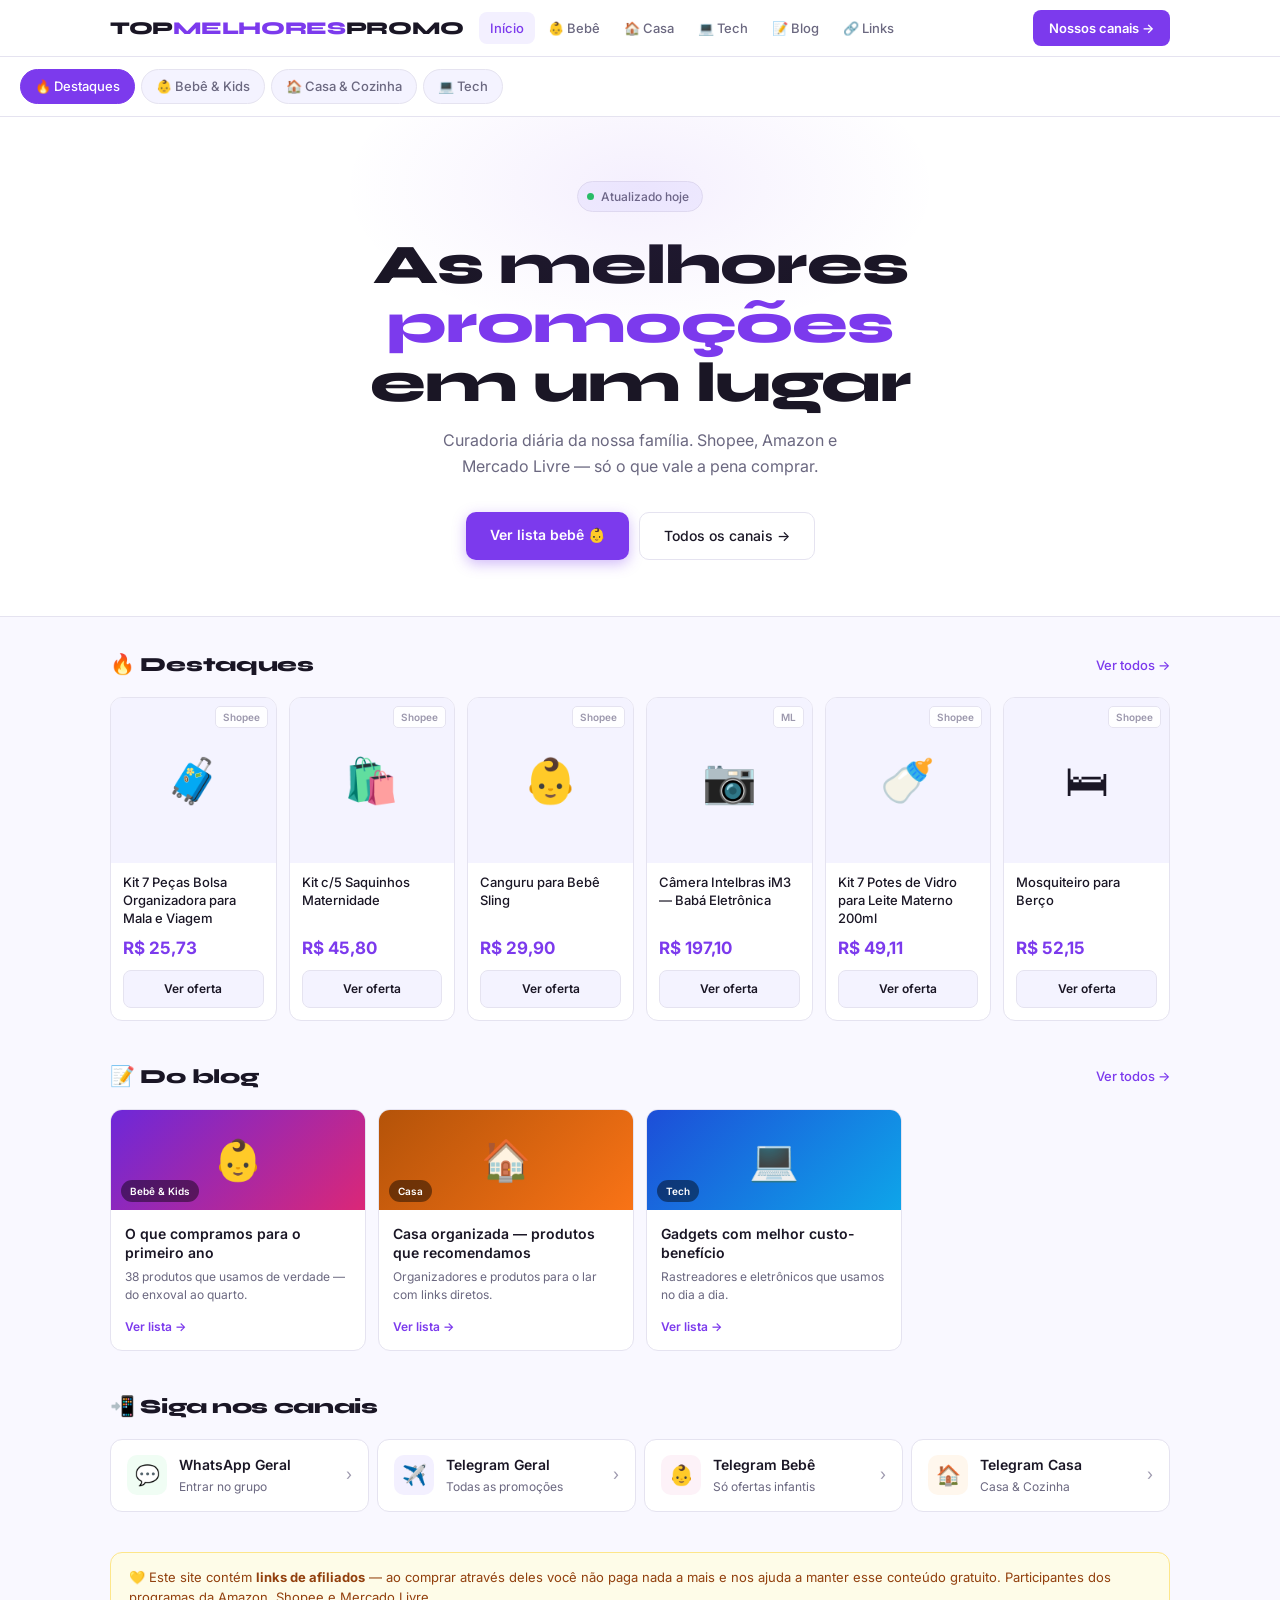
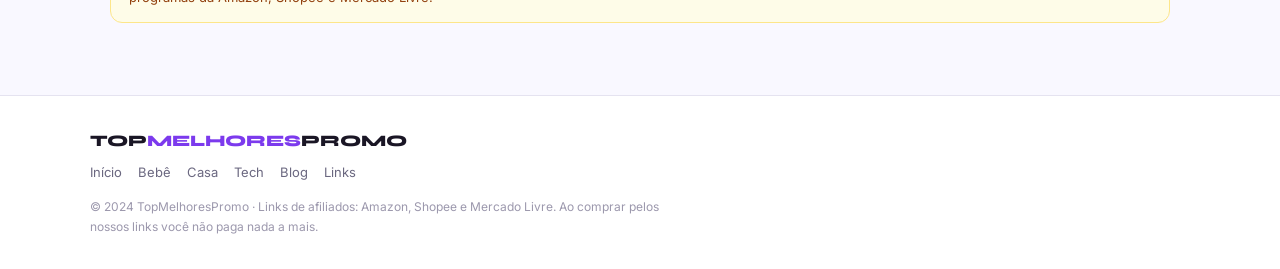
==== commit 1fb3c83d: "upload images upload de images" ====
--- a/index.html
+++ b/index.html
@@ -3,21 +3,17 @@
 <head>
   <meta charset="UTF-8"><meta name="viewport" content="width=device-width, initial-scale=1.0">
   <title>TopMelhoresPromo — Melhores Promoções do Dia</title>
-  <meta name="description" content="Curadoria diária das melhores promoções da Shopee, Amazon e Mercado Livre. Produtos testados e recomendados pela nossa família.">
+  <meta name="description" content="Curadoria diária das melhores promoções da Shopee, Amazon e Mercado Livre. Produtos testados pela nossa família.">
   <link rel="canonical" href="https://topmelhorespromo.com.br">
   <link rel="stylesheet" href="css/style.css">
 </head>
 <body>
-<nav class="nav"><div class="nav-inner">
-  <a href="index.html" class="nav-logo">TOP<span>MELHORES</span>PROMO</a>
-  <div class="nav-links"><a href="index.html" class="active">Início</a><a href="pages/baby.html">👶 Bebê</a><a href="pages/casa.html">🏠 Casa</a><a href="pages/tech.html">💻 Tech</a><a href="pages/blog.html">📝 Blog</a><a href="pages/links.html">🔗 Links</a></div>
-  <div class="nav-spacer"></div><a href="pages/links.html" class="nav-cta">Nossos canais →</a>
-</div></nav>
+<nav class="nav"><div class="nav-inner"><a href="index.html" class="nav-logo">TOP<span>MELHORES</span>PROMO</a><div class="nav-links"><a href="index.html" class="active">Início</a><a href="pages/baby.html">👶 Bebê</a><a href="pages/casa.html">🏠 Casa</a><a href="pages/tech.html">💻 Tech</a><a href="pages/blog.html">📝 Blog</a><a href="pages/links.html">🔗 Links</a></div><div class="nav-spacer"></div><a href="pages/links.html" class="nav-cta">Nossos canais →</a></div></nav>
 <div class="segs">
   <a href="index.html" class="seg on">🔥 Destaques</a>
   <a href="pages/baby.html" class="seg">👶 Bebê &amp; Kids</a>
   <a href="pages/casa.html" class="seg">🏠 Casa &amp; Cozinha</a>
-  <a href="pages/tech.html" class="seg">💻 Tech &amp; Games</a>
+  <a href="pages/tech.html" class="seg">💻 Tech</a>
 </div>
 <section class="hero">
   <div class="hero-glow"></div>
@@ -33,7 +29,7 @@
   <div class="sec-head"><h2 class="sec-title">🔥 Destaques</h2><a href="pages/baby.html" class="sec-more">Ver todos →</a></div>
   <div class="pgrid">
       <div class="pcard">
-        <div class="pcard-img">🧳<span class="badge-mk">Shopee</span></div>
+        <div class="pcard-img pcard-img-photo"><img src="imagens/kit-bolsa-mala.jpg" alt="Kit 7 Peças Bolsa Organizadora para Mala e Viagem" onerror="this.style.display='none';this.nextElementSibling.style.display='flex'"><div class="pcard-emoji" style="display:none">🧳</div><span class="badge-mk">Shopee</span></div>
         <div class="pcard-body">
           <div class="pcard-name">Kit 7 Peças Bolsa Organizadora para Mala e Viagem</div>
           <div class="pcard-prices"><span class="pcard-price">R$ 25,73</span></div>
@@ -41,7 +37,7 @@
         </div>
       </div>
       <div class="pcard">
-        <div class="pcard-img">🛍️<span class="badge-mk">Shopee</span></div>
+        <div class="pcard-img pcard-img-photo"><img src="imagens/saquinhos-maternidade.jpg" alt="Kit c/5 Saquinhos Maternidade" onerror="this.style.display='none';this.nextElementSibling.style.display='flex'"><div class="pcard-emoji" style="display:none">🛍️</div><span class="badge-mk">Shopee</span></div>
         <div class="pcard-body">
           <div class="pcard-name">Kit c/5 Saquinhos Maternidade</div>
           <div class="pcard-prices"><span class="pcard-price">R$ 45,80</span></div>
@@ -49,7 +45,7 @@
         </div>
       </div>
       <div class="pcard">
-        <div class="pcard-img">👶<span class="badge-mk">Shopee</span></div>
+        <div class="pcard-img pcard-img-photo"><img src="imagens/canguru-sling.jpg" alt="Canguru para Bebê Sling" onerror="this.style.display='none';this.nextElementSibling.style.display='flex'"><div class="pcard-emoji" style="display:none">👶</div><span class="badge-mk">Shopee</span></div>
         <div class="pcard-body">
           <div class="pcard-name">Canguru para Bebê Sling</div>
           <div class="pcard-prices"><span class="pcard-price">R$ 29,90</span></div>
@@ -57,7 +53,7 @@
         </div>
       </div>
       <div class="pcard">
-        <div class="pcard-img">📷<span class="badge-mk">ML</span></div>
+        <div class="pcard-img pcard-img-photo"><img src="imagens/camera-intelbras-im3.jpg" alt="Câmera Intelbras iM3 — Babá Eletrônica" onerror="this.style.display='none';this.nextElementSibling.style.display='flex'"><div class="pcard-emoji" style="display:none">📷</div><span class="badge-mk">ML</span></div>
         <div class="pcard-body">
           <div class="pcard-name">Câmera Intelbras iM3 — Babá Eletrônica</div>
           <div class="pcard-prices"><span class="pcard-price">R$ 197,10</span></div>
@@ -65,7 +61,7 @@
         </div>
       </div>
       <div class="pcard">
-        <div class="pcard-img">🍼<span class="badge-mk">Shopee</span></div>
+        <div class="pcard-img pcard-img-photo"><img src="imagens/potes-leite-materno.jpg" alt="Kit 7 Potes de Vidro para Leite Materno 200ml" onerror="this.style.display='none';this.nextElementSibling.style.display='flex'"><div class="pcard-emoji" style="display:none">🍼</div><span class="badge-mk">Shopee</span></div>
         <div class="pcard-body">
           <div class="pcard-name">Kit 7 Potes de Vidro para Leite Materno 200ml</div>
           <div class="pcard-prices"><span class="pcard-price">R$ 49,11</span></div>
@@ -73,7 +69,7 @@
         </div>
       </div>
       <div class="pcard">
-        <div class="pcard-img">🛏<span class="badge-mk">Shopee</span></div>
+        <div class="pcard-img pcard-img-photo"><img src="imagens/mosquiteiro-berco.jpg" alt="Mosquiteiro para Berço" onerror="this.style.display='none';this.nextElementSibling.style.display='flex'"><div class="pcard-emoji" style="display:none">🛏</div><span class="badge-mk">Shopee</span></div>
         <div class="pcard-body">
           <div class="pcard-name">Mosquiteiro para Berço</div>
           <div class="pcard-prices"><span class="pcard-price">R$ 52,15</span></div>
@@ -83,9 +79,9 @@
   </div>
   <div class="sec-head"><h2 class="sec-title">📝 Do blog</h2><a href="pages/blog.html" class="sec-more">Ver todos →</a></div>
   <div class="bgrid">
-    <a href="pages/baby.html" class="bcard"><div class="bcard-cover" style="background:linear-gradient(135deg,#6d28d9,#db2777)">👶<span class="bcard-tag">Bebê &amp; Kids</span></div><div class="bcard-body"><div class="bcard-title">O que compramos para o primeiro ano</div><div class="bcard-excerpt">28 produtos que usamos de verdade — do enxoval ao quarto.</div><div class="bcard-more">Ver lista →</div></div></a>
+    <a href="pages/baby.html" class="bcard"><div class="bcard-cover" style="background:linear-gradient(135deg,#6d28d9,#db2777)">👶<span class="bcard-tag">Bebê &amp; Kids</span></div><div class="bcard-body"><div class="bcard-title">O que compramos para o primeiro ano</div><div class="bcard-excerpt">38 produtos que usamos de verdade — do enxoval ao quarto.</div><div class="bcard-more">Ver lista →</div></div></a>
     <a href="pages/casa.html" class="bcard"><div class="bcard-cover" style="background:linear-gradient(135deg,#b45309,#f97316)">🏠<span class="bcard-tag">Casa</span></div><div class="bcard-body"><div class="bcard-title">Casa organizada — produtos que recomendamos</div><div class="bcard-excerpt">Organizadores e produtos para o lar com links diretos.</div><div class="bcard-more">Ver lista →</div></div></a>
-    <a href="pages/blog.html" class="bcard"><div class="bcard-cover" style="background:linear-gradient(135deg,#1d4ed8,#0ea5e9)">💻<span class="bcard-tag">Tech</span></div><div class="bcard-body"><div class="bcard-title">Melhor custo-benefício em eletrônicos</div><div class="bcard-excerpt">Quando esperar a promoção e quando comprar logo.</div><div class="bcard-more">Ler mais →</div></div></a>
+    <a href="pages/tech.html" class="bcard"><div class="bcard-cover" style="background:linear-gradient(135deg,#1d4ed8,#0ea5e9)">💻<span class="bcard-tag">Tech</span></div><div class="bcard-body"><div class="bcard-title">Gadgets com melhor custo-benefício</div><div class="bcard-excerpt">Rastreadores e eletrônicos que usamos no dia a dia.</div><div class="bcard-more">Ver lista →</div></div></a>
   </div>
   <div class="sec-head"><h2 class="sec-title">📲 Siga nos canais</h2></div>
   <div class="cgrid">
@@ -94,11 +90,7 @@
     <a href="https://t.me/topmelhorespromo_bebe" target="_blank" class="ccard"><div class="ccard-icon" style="background:#fdf2f8">👶</div><div><div class="ccard-name">Telegram Bebê</div><div class="ccard-sub">Só ofertas infantis</div></div><span class="ccard-arr">›</span></a>
     <a href="https://t.me/topmelhorespromo_casa" target="_blank" class="ccard"><div class="ccard-icon" style="background:#fff7ed">🏠</div><div><div class="ccard-name">Telegram Casa</div><div class="ccard-sub">Casa &amp; Cozinha</div></div><span class="ccard-arr">›</span></a>
   </div>
-  <div class="disclaimer">💛 Este site contém <strong>links de afiliados</strong> — ao comprar através deles você não paga nada a mais e nos ajuda a manter esse conteúdo gratuito. Somos participantes dos programas da Amazon, Shopee e Mercado Livre.</div>
+  <div class="disclaimer">💛 Este site contém <strong>links de afiliados</strong> — ao comprar através deles você não paga nada a mais e nos ajuda a manter esse conteúdo gratuito. Participantes dos programas da Amazon, Shopee e Mercado Livre.</div>
 </main>
-<footer class="footer"><div class="footer-inner">
-  <div class="footer-logo">TOP<span>MELHORES</span>PROMO</div>
-  <div class="footer-links"><a href="index.html">Início</a><a href="pages/baby.html">Bebê &amp; Kids</a><a href="pages/casa.html">Casa</a><a href="pages/tech.html">Tech</a><a href="pages/blog.html">Blog</a><a href="pages/links.html">Links</a></div>
-  <div class="footer-disc">© 2024 TopMelhoresPromo · Links de afiliados: Amazon Associates, Shopee Afiliados, Mercado Livre. Ao comprar pelos nossos links você não paga nada a mais.</div>
-</div></footer>
+<footer class="footer"><div class="footer-inner"><div class="footer-logo">TOP<span>MELHORES</span>PROMO</div><div class="footer-links"><a href="index.html">Início</a><a href="pages/baby.html">Bebê</a><a href="pages/casa.html">Casa</a><a href="pages/tech.html">Tech</a><a href="pages/blog.html">Blog</a><a href="pages/links.html">Links</a></div><div class="footer-disc">© 2024 TopMelhoresPromo · Links de afiliados: Amazon, Shopee e Mercado Livre. Ao comprar pelos nossos links você não paga nada a mais.</div></div></footer>
 </body></html>
--- a/css/style.css
+++ b/css/style.css
@@ -1,39 +1,21 @@
 @import url('https://fonts.googleapis.com/css2?family=Syne:wght@700;800&family=Inter:wght@400;500;600&display=swap');
 
 :root {
-  --accent: #7c3aed;
-  --accent-h: #6d28d9;
-  --accent-l: #a855f7;
-  --bg: #f9f8ff;
-  --surface: #ffffff;
-  --surface2: #f4f3ff;
-  --border: #e5e3f0;
-  --border-h: #c4b5fd;
-  --text: #1a1625;
-  --text-2: #6b6880;
-  --text-3: #9c98ad;
-  --red: #dc2626;
-  --radius: 12px;
+  --accent: #7c3aed; --accent-h: #6d28d9; --accent-l: #a855f7;
+  --bg: #f9f8ff; --surface: #ffffff; --surface2: #f4f3ff;
+  --border: #e5e3f0; --border-h: #c4b5fd;
+  --text: #1a1625; --text-2: #6b6880; --text-3: #9c98ad;
+  --red: #dc2626; --radius: 12px;
   --shadow: 0 1px 3px rgba(0,0,0,.06), 0 4px 16px rgba(0,0,0,.06);
 }
-
 * { box-sizing: border-box; margin: 0; padding: 0; }
 html { scroll-behavior: smooth; }
 body { font-family: 'Inter', sans-serif; background: var(--bg); color: var(--text); font-size: 15px; line-height: 1.6; }
 a { text-decoration: none; color: inherit; }
 img { max-width: 100%; display: block; }
 
-/* NAV */
-.nav {
-  position: sticky; top: 0; z-index: 100;
-  background: rgba(255,255,255,.9); backdrop-filter: blur(12px);
-  border-bottom: 1px solid var(--border);
-}
-.nav-inner {
-  max-width: 1100px; margin: 0 auto;
-  display: flex; align-items: center; gap: 8px;
-  padding: 0 20px; height: 56px;
-}
+.nav { position: sticky; top: 0; z-index: 100; background: rgba(255,255,255,.9); backdrop-filter: blur(12px); border-bottom: 1px solid var(--border); }
+.nav-inner { max-width: 1100px; margin: 0 auto; display: flex; align-items: center; gap: 8px; padding: 0 20px; height: 56px; }
 .nav-logo { font-family: 'Syne', sans-serif; font-size: 18px; font-weight: 800; letter-spacing: -0.3px; white-space: nowrap; }
 .nav-logo span { color: var(--accent); }
 .nav-links { display: flex; gap: 2px; margin-left: 8px; }
@@ -44,7 +26,6 @@
 .nav-cta { background: var(--accent); color: #fff; font-size: 13px; font-weight: 600; padding: 8px 16px; border-radius: 8px; border: none; cursor: pointer; white-space: nowrap; transition: background .15s; }
 .nav-cta:hover { background: var(--accent-h); }
 
-/* HERO */
 .hero { background: var(--surface); border-bottom: 1px solid var(--border); padding: 64px 20px 56px; text-align: center; overflow: hidden; position: relative; }
 .hero-glow { position: absolute; top: -80px; left: 50%; transform: translateX(-50%); width: 600px; height: 300px; background: radial-gradient(ellipse, #7c3aed14 0%, transparent 70%); pointer-events: none; }
 .hero-pill { display: inline-flex; align-items: center; gap: 7px; background: var(--surface2); border: 1px solid var(--border); border-radius: 20px; padding: 5px 13px 5px 9px; font-size: 12px; font-weight: 500; color: var(--text-2); margin-bottom: 24px; }
@@ -59,28 +40,31 @@
 .btn-s { background: var(--surface); color: var(--text); font-size: 14px; font-weight: 500; padding: 12px 24px; border-radius: 10px; border: 1px solid var(--border); cursor: pointer; transition: all .15s; }
 .btn-s:hover { border-color: var(--border-h); background: var(--surface2); }
 
-/* SEGMENTOS */
 .segs { background: var(--surface); border-bottom: 1px solid var(--border); padding: 12px 20px; display: flex; gap: 6px; overflow-x: auto; scrollbar-width: none; }
 .segs::-webkit-scrollbar { display: none; }
 .seg { display: flex; align-items: center; gap: 6px; font-size: 13px; font-weight: 500; white-space: nowrap; padding: 6px 14px; border-radius: 20px; background: var(--surface2); border: 1px solid var(--border); color: var(--text-2); cursor: pointer; transition: all .15s; text-decoration: none; }
 .seg:hover { border-color: var(--border-h); color: var(--text); }
 .seg.on { background: var(--accent); border-color: var(--accent); color: #fff; }
 
-/* MAIN */
 .main { max-width: 1100px; margin: 0 auto; padding: 32px 20px; }
 .sec-head { display: flex; align-items: center; justify-content: space-between; margin-bottom: 16px; }
 .sec-title { font-family: 'Syne', sans-serif; font-size: 20px; font-weight: 800; letter-spacing: -0.3px; }
 .sec-more { font-size: 13px; font-weight: 500; color: var(--accent); }
 .sec-more:hover { text-decoration: underline; }
 
-/* PRODUTO GRID */
+/* CARD COM IMAGEM */
 .pgrid { display: grid; grid-template-columns: repeat(auto-fill, minmax(160px, 1fr)); gap: 12px; margin-bottom: 40px; }
 .pcard { background: var(--surface); border: 1px solid var(--border); border-radius: var(--radius); overflow: hidden; transition: border-color .15s, transform .15s, box-shadow .15s; display: flex; flex-direction: column; }
 .pcard:hover { border-color: var(--border-h); transform: translateY(-3px); box-shadow: var(--shadow); }
-.pcard-img { aspect-ratio: 1; background: var(--surface2); display: flex; align-items: center; justify-content: center; font-size: 44px; position: relative; }
-.pcard-img img { width: 100%; height: 100%; object-fit: cover; }
-.badge-off { position: absolute; top: 8px; left: 8px; background: var(--red); color: #fff; font-size: 10px; font-weight: 700; padding: 2px 7px; border-radius: 5px; }
-.badge-mk { position: absolute; top: 8px; right: 8px; font-size: 10px; font-weight: 600; color: var(--text-3); background: rgba(255,255,255,.9); padding: 2px 7px; border-radius: 5px; border: 1px solid var(--border); }
+
+.pcard-img { aspect-ratio: 1; background: var(--surface2); position: relative; overflow: hidden; }
+.pcard-img img { width: 100%; height: 100%; object-fit: cover; transition: transform .2s; }
+.pcard:hover .pcard-img img { transform: scale(1.04); }
+.pcard-emoji { width: 100%; height: 100%; display: flex; align-items: center; justify-content: center; font-size: 44px; }
+
+.badge-off { position: absolute; top: 8px; left: 8px; background: var(--red); color: #fff; font-size: 10px; font-weight: 700; padding: 2px 7px; border-radius: 5px; z-index: 1; }
+.badge-mk { position: absolute; top: 8px; right: 8px; font-size: 10px; font-weight: 600; color: var(--text-3); background: rgba(255,255,255,.92); padding: 2px 7px; border-radius: 5px; border: 1px solid var(--border); z-index: 1; }
+
 .pcard-body { padding: 10px 12px 12px; flex: 1; display: flex; flex-direction: column; }
 .pcard-name { font-size: 13px; font-weight: 500; line-height: 1.4; color: var(--text); flex: 1; }
 .pcard-prices { display: flex; align-items: baseline; gap: 6px; margin: 8px 0; }
@@ -89,7 +73,6 @@
 .pcard-btn { display: block; text-align: center; background: var(--surface2); border: 1px solid var(--border); border-radius: 8px; font-size: 12px; font-weight: 600; color: var(--text); padding: 8px; transition: all .15s; }
 .pcard-btn:hover { background: var(--accent); border-color: var(--accent); color: #fff; }
 
-/* BLOG */
 .bgrid { display: grid; grid-template-columns: repeat(auto-fill, minmax(220px, 1fr)); gap: 12px; margin-bottom: 40px; }
 .bcard { background: var(--surface); border: 1px solid var(--border); border-radius: var(--radius); overflow: hidden; transition: border-color .15s, transform .15s; display: flex; flex-direction: column; }
 .bcard:hover { border-color: var(--border-h); transform: translateY(-3px); }
@@ -100,7 +83,6 @@
 .bcard-excerpt { font-size: 12px; color: var(--text-2); line-height: 1.5; flex: 1; }
 .bcard-more { font-size: 12px; font-weight: 600; color: var(--accent); margin-top: 8px; }
 
-/* CANAIS */
 .cgrid { display: grid; grid-template-columns: repeat(auto-fill, minmax(220px, 1fr)); gap: 8px; margin-bottom: 40px; }
 .ccard { display: flex; align-items: center; gap: 12px; padding: 14px 16px; border-radius: var(--radius); background: var(--surface); border: 1px solid var(--border); transition: border-color .15s, transform .15s; cursor: pointer; }
 .ccard:hover { border-color: var(--border-h); transform: translateY(-2px); }
@@ -109,16 +91,12 @@
 .ccard-sub { font-size: 12px; color: var(--text-2); margin-top: 1px; }
 .ccard-arr { margin-left: auto; color: var(--text-3); font-size: 16px; }
 
-/* DISCLAIMER */
 .disclaimer { background: #fefce8; border: 1px solid #fde68a; border-radius: var(--radius); padding: 14px 18px; font-size: 13px; color: #92400e; line-height: 1.6; margin-bottom: 40px; }
-
-/* SEGMENT BANNER */
 .seg-banner { border-radius: 16px; padding: 24px 28px; display: flex; align-items: center; gap: 20px; margin-bottom: 28px; color: #fff; }
 .seg-banner-icon { font-size: 48px; flex-shrink: 0; }
 .seg-banner h1 { font-family: 'Syne', sans-serif; font-size: 28px; font-weight: 800; letter-spacing: -0.5px; }
 .seg-banner p { font-size: 13px; opacity: .8; margin-top: 4px; }
 
-/* LINKS PAGE */
 .links-hero { background: var(--surface); border-bottom: 1px solid var(--border); padding: 48px 20px; text-align: center; }
 .links-hero h1 { font-family: 'Syne', sans-serif; font-size: 36px; font-weight: 800; letter-spacing: -0.5px; margin-bottom: 8px; }
 .links-hero h1 span { color: var(--accent); }
@@ -135,7 +113,6 @@
 .aff-item { background: var(--surface); border: 1px solid var(--border); border-radius: 10px; padding: 12px 8px; text-align: center; font-size: 12px; font-weight: 500; color: var(--text-2); }
 .aff-icon { font-size: 22px; margin-bottom: 4px; }
 
-/* BLOG PAGE */
 .blog-post { background: var(--surface); border: 1px solid var(--border); border-radius: 16px; overflow: hidden; margin-bottom: 16px; }
 .blog-post-cover { height: 120px; display: flex; align-items: center; justify-content: center; font-size: 48px; }
 .blog-post-body { padding: 20px 24px; }
@@ -143,9 +120,7 @@
 .blog-post-title { font-family: 'Syne', sans-serif; font-size: 20px; font-weight: 800; line-height: 1.3; margin-bottom: 10px; }
 .blog-post-excerpt { font-size: 14px; color: var(--text-2); line-height: 1.7; margin-bottom: 16px; }
 .blog-post-read { font-size: 13px; font-weight: 600; color: var(--accent); }
-.blog-post-read:hover { text-decoration: underline; }
 
-/* FOOTER */
 .footer { background: var(--surface); border-top: 1px solid var(--border); padding: 32px 20px; }
 .footer-inner { max-width: 1100px; margin: 0 auto; }
 .footer-logo { font-family: 'Syne', sans-serif; font-size: 16px; font-weight: 800; margin-bottom: 8px; }
@@ -155,7 +130,6 @@
 .footer-links a:hover { color: var(--text); }
 .footer-disc { font-size: 12px; color: var(--text-3); line-height: 1.7; max-width: 600px; }
 
-/* RESPONSIVE */
 @media (max-width: 640px) {
   .nav-links { display: none; }
   .hero { padding: 40px 16px 36px; }
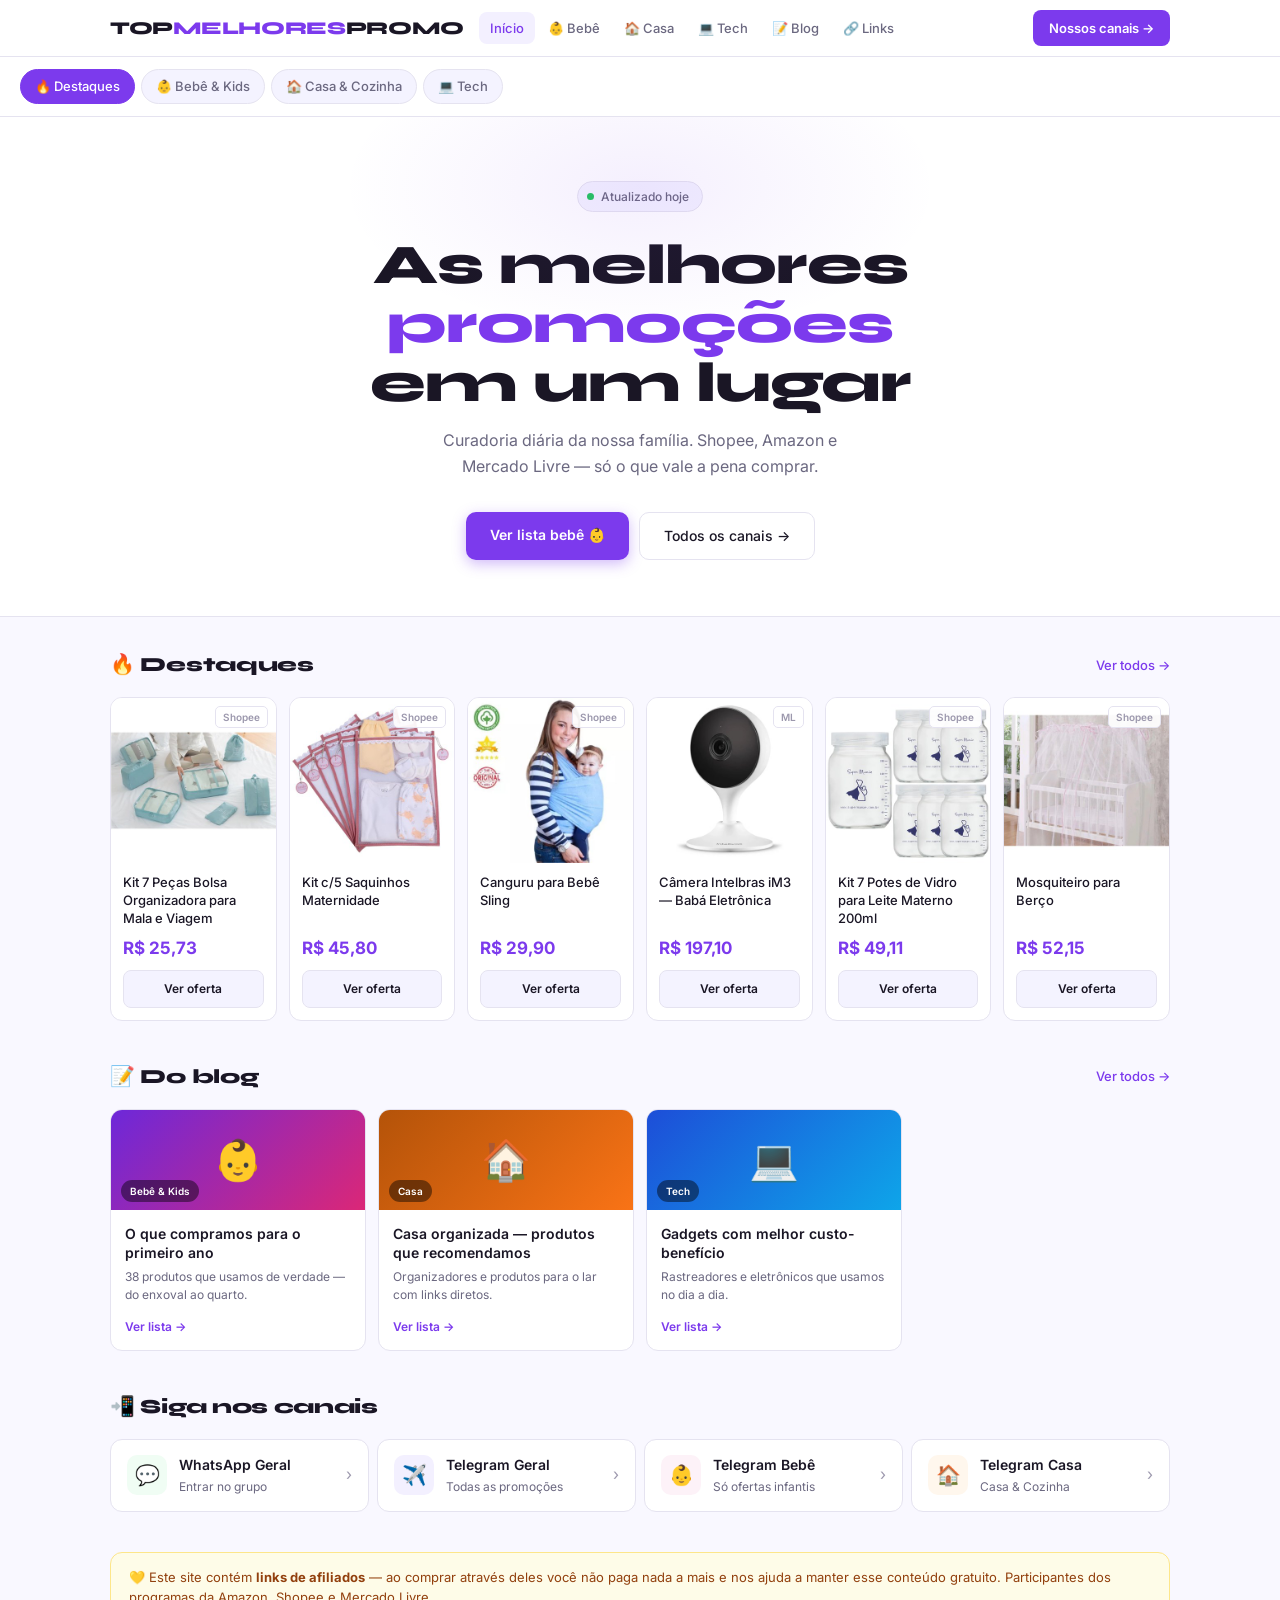
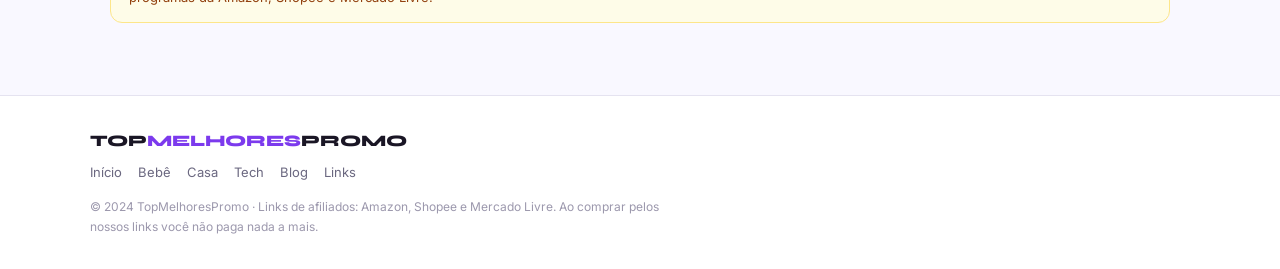
==== commit 0a7ac993: "ajuste images ." ====
--- a/index.html
+++ b/index.html
@@ -29,7 +29,7 @@
   <div class="sec-head"><h2 class="sec-title">🔥 Destaques</h2><a href="pages/baby.html" class="sec-more">Ver todos →</a></div>
   <div class="pgrid">
       <div class="pcard">
-        <div class="pcard-img pcard-img-photo"><img src="imagens/kit-bolsa-mala.jpg" alt="Kit 7 Peças Bolsa Organizadora para Mala e Viagem" onerror="this.style.display='none';this.nextElementSibling.style.display='flex'"><div class="pcard-emoji" style="display:none">🧳</div><span class="badge-mk">Shopee</span></div>
+        <div class="pcard-img pcard-img-photo"><img src="images/kit-bolsa-mala.jpg" alt="Kit 7 Peças Bolsa Organizadora para Mala e Viagem" onerror="this.style.display='none';this.nextElementSibling.style.display='flex'"><div class="pcard-emoji" style="display:none">🧳</div><span class="badge-mk">Shopee</span></div>
         <div class="pcard-body">
           <div class="pcard-name">Kit 7 Peças Bolsa Organizadora para Mala e Viagem</div>
           <div class="pcard-prices"><span class="pcard-price">R$ 25,73</span></div>
@@ -37,7 +37,7 @@
         </div>
       </div>
       <div class="pcard">
-        <div class="pcard-img pcard-img-photo"><img src="imagens/saquinhos-maternidade.jpg" alt="Kit c/5 Saquinhos Maternidade" onerror="this.style.display='none';this.nextElementSibling.style.display='flex'"><div class="pcard-emoji" style="display:none">🛍️</div><span class="badge-mk">Shopee</span></div>
+        <div class="pcard-img pcard-img-photo"><img src="images/saquinhos-maternidade.jpg" alt="Kit c/5 Saquinhos Maternidade" onerror="this.style.display='none';this.nextElementSibling.style.display='flex'"><div class="pcard-emoji" style="display:none">🛍️</div><span class="badge-mk">Shopee</span></div>
         <div class="pcard-body">
           <div class="pcard-name">Kit c/5 Saquinhos Maternidade</div>
           <div class="pcard-prices"><span class="pcard-price">R$ 45,80</span></div>
@@ -45,7 +45,7 @@
         </div>
       </div>
       <div class="pcard">
-        <div class="pcard-img pcard-img-photo"><img src="imagens/canguru-sling.jpg" alt="Canguru para Bebê Sling" onerror="this.style.display='none';this.nextElementSibling.style.display='flex'"><div class="pcard-emoji" style="display:none">👶</div><span class="badge-mk">Shopee</span></div>
+        <div class="pcard-img pcard-img-photo"><img src="images/canguru-sling.jpg" alt="Canguru para Bebê Sling" onerror="this.style.display='none';this.nextElementSibling.style.display='flex'"><div class="pcard-emoji" style="display:none">👶</div><span class="badge-mk">Shopee</span></div>
         <div class="pcard-body">
           <div class="pcard-name">Canguru para Bebê Sling</div>
           <div class="pcard-prices"><span class="pcard-price">R$ 29,90</span></div>
@@ -53,7 +53,7 @@
         </div>
       </div>
       <div class="pcard">
-        <div class="pcard-img pcard-img-photo"><img src="imagens/camera-intelbras-im3.jpg" alt="Câmera Intelbras iM3 — Babá Eletrônica" onerror="this.style.display='none';this.nextElementSibling.style.display='flex'"><div class="pcard-emoji" style="display:none">📷</div><span class="badge-mk">ML</span></div>
+        <div class="pcard-img pcard-img-photo"><img src="images/camera-intelbras-im3.jpg" alt="Câmera Intelbras iM3 — Babá Eletrônica" onerror="this.style.display='none';this.nextElementSibling.style.display='flex'"><div class="pcard-emoji" style="display:none">📷</div><span class="badge-mk">ML</span></div>
         <div class="pcard-body">
           <div class="pcard-name">Câmera Intelbras iM3 — Babá Eletrônica</div>
           <div class="pcard-prices"><span class="pcard-price">R$ 197,10</span></div>
@@ -61,7 +61,7 @@
         </div>
       </div>
       <div class="pcard">
-        <div class="pcard-img pcard-img-photo"><img src="imagens/potes-leite-materno.jpg" alt="Kit 7 Potes de Vidro para Leite Materno 200ml" onerror="this.style.display='none';this.nextElementSibling.style.display='flex'"><div class="pcard-emoji" style="display:none">🍼</div><span class="badge-mk">Shopee</span></div>
+        <div class="pcard-img pcard-img-photo"><img src="images/potes-leite-materno.jpg" alt="Kit 7 Potes de Vidro para Leite Materno 200ml" onerror="this.style.display='none';this.nextElementSibling.style.display='flex'"><div class="pcard-emoji" style="display:none">🍼</div><span class="badge-mk">Shopee</span></div>
         <div class="pcard-body">
           <div class="pcard-name">Kit 7 Potes de Vidro para Leite Materno 200ml</div>
           <div class="pcard-prices"><span class="pcard-price">R$ 49,11</span></div>
@@ -69,7 +69,7 @@
         </div>
       </div>
       <div class="pcard">
-        <div class="pcard-img pcard-img-photo"><img src="imagens/mosquiteiro-berco.jpg" alt="Mosquiteiro para Berço" onerror="this.style.display='none';this.nextElementSibling.style.display='flex'"><div class="pcard-emoji" style="display:none">🛏</div><span class="badge-mk">Shopee</span></div>
+        <div class="pcard-img pcard-img-photo"><img src="images/mosquiteiro-berco.jpg" alt="Mosquiteiro para Berço" onerror="this.style.display='none';this.nextElementSibling.style.display='flex'"><div class="pcard-emoji" style="display:none">🛏</div><span class="badge-mk">Shopee</span></div>
         <div class="pcard-body">
           <div class="pcard-name">Mosquiteiro para Berço</div>
           <div class="pcard-prices"><span class="pcard-price">R$ 52,15</span></div>
